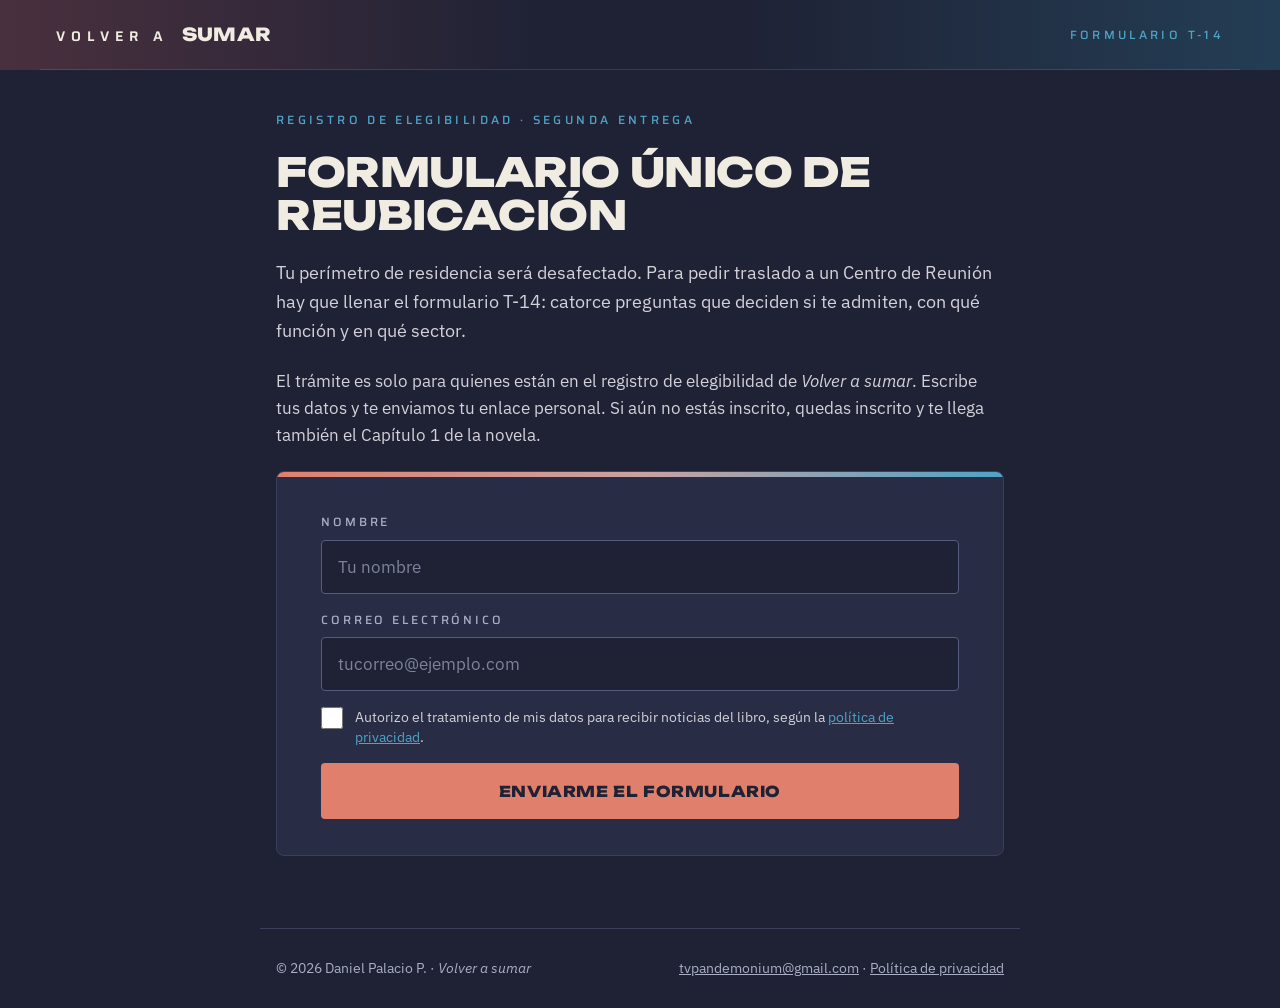
==== t14/index.html @ 1015c074 "Segunda entrega: formulario de reubicación T-14 (/t14) Juego de asignación a un Centro de Reunión se" ====
<!doctype html>
<html lang="es">
<head>
<meta charset="utf-8">
<meta name="viewport" content="width=device-width, initial-scale=1">
<title>Formulario T-14 · Volver a sumar, de Daniel Palacio P.</title>
<meta name="description" content="Formulario único de reubicación, modelo T-14. Catorce preguntas deciden si te asignan a un Centro de Reunión, con qué función y en qué sector. Segunda entrega del registro de Volver a sumar.">
<meta property="og:type" content="website">
<meta property="og:url" content="https://volverasumar.pandemoniumpodcast.com/t14">
<meta property="og:title" content="Formulario T-14 · ¿Te admitirían en un Centro de Reunión?">
<meta property="og:description" content="Tu perímetro será desafectado. Catorce preguntas deciden si te asignan a un Centro de Reunión o quedas en lista de espera abierta.">
<meta property="og:image" content="https://volverasumar.pandemoniumpodcast.com/t14/og.jpg">
<meta property="og:image:width" content="1200">
<meta property="og:image:height" content="630">
<meta name="twitter:card" content="summary_large_image">
<meta name="theme-color" content="#1F2235">
<link rel="icon" href="data:image/svg+xml,%3Csvg xmlns='http://www.w3.org/2000/svg' viewBox='0 0 32 32'%3E%3Crect width='32' height='32' fill='%231F2235'/%3E%3Cpath d='M16 6a10 10 0 0 0 0 20z' fill='%23E0806C'/%3E%3Cpath d='M16 6a10 10 0 0 1 0 20z' fill='%234FA3C7'/%3E%3C/svg%3E">
<link rel="preconnect" href="https://fonts.googleapis.com">
<link rel="preconnect" href="https://fonts.gstatic.com" crossorigin>
<link rel="stylesheet" href="https://fonts.googleapis.com/css2?family=Unbounded:wght@600;800&family=Saira:wght@400;500;600&family=IBM+Plex+Sans:ital,wght@0,400;0,500;0,600;1,400&display=swap">
<link rel="modulepreload" href="/t14/datos.js">
<link rel="modulepreload" href="/t14/credencial.js">
<style>
:root{
  --bg:#1F2235;--panel:#282C44;--band:#23263B;--line:#3A3F5C;--field:#565C7E;
  --text:#F1ECE2;--soft:#D3D1D9;--muted:#A9AEC4;
  --warm:#E0806C;--cool:#4FA3C7;--sprout:#7FC4B4;
}
*{box-sizing:border-box}
body{margin:0;background:var(--bg);color:var(--text);font-family:'IBM Plex Sans',sans-serif;font-size:17px;line-height:1.6;min-height:100vh;display:flex;flex-direction:column}
a{color:var(--cool)}a:hover{color:var(--text)}
:focus-visible{outline:3px solid var(--text);outline-offset:3px}
p{margin:0}
h1,h2{margin:0}
[hidden]{display:none!important}
.wrap{width:100%;max-width:760px;margin:0 auto;padding-left:16px;padding-right:16px}
.display{font-family:'Unbounded',sans-serif;font-weight:800;text-transform:uppercase;letter-spacing:-.01em}
.label{font-family:'Saira',sans-serif;font-weight:500;font-size:12px;letter-spacing:.28em;text-transform:uppercase}
.muted{color:var(--muted)}.soft{color:var(--soft)}.warm{color:var(--warm)}.cool{color:var(--cool)}.sprout{color:var(--sprout)}
.note{font-size:14px;color:var(--muted)}
.error{font-size:15px;color:#FFB4A8}

.top-hero{background:
  linear-gradient(90deg,rgba(172,80,82,.30) 0%,rgba(31,34,53,0) 42%,rgba(31,34,53,0) 58%,rgba(45,120,150,.32) 100%),
  linear-gradient(180deg,rgba(31,34,53,0) 40%,var(--bg) 100%),var(--bg)}
header.top{display:flex;flex-wrap:wrap;gap:12px;justify-content:space-between;align-items:center;padding-top:20px;padding-bottom:20px;border-bottom:1px solid rgba(241,236,226,.12);max-width:1200px}
header.top a{color:var(--text);text-decoration:none}
.brand{font-family:'Saira',sans-serif;font-weight:600;font-size:14px;letter-spacing:.42em;text-transform:uppercase}
.brand b{font-family:'Unbounded',sans-serif;font-weight:800;letter-spacing:.02em;font-size:18px;margin-left:.2em}

main{flex:1;padding-top:40px;padding-bottom:72px}
.vista{display:flex;flex-direction:column;gap:22px}
.vista.entra{animation:entra .35s ease both}
@keyframes entra{from{opacity:0;transform:translateY(8px)}to{opacity:1;transform:none}}
@media (prefers-reduced-motion:reduce){.vista.entra{animation:none}}

/* La hoja oficial */
.hoja{background:var(--panel);border:1px solid var(--line);border-radius:8px;position:relative;overflow:hidden;padding:30px 24px 28px;display:flex;flex-direction:column;gap:20px}
.hoja::before{content:"";position:absolute;left:0;right:0;top:0;height:5px;background:linear-gradient(90deg,var(--warm) 0%,#C9A2A2 50%,var(--cool) 100%)}
@media (min-width:640px){.hoja{padding:40px 44px 36px}}
.membrete{display:flex;flex-direction:column;gap:2px}
.membrete .label{font-size:11px;letter-spacing:.2em}
.membrete small{font-size:14px;color:var(--muted)}
.h-doc{font-size:clamp(26px,5.4vw,40px);line-height:1.08}
.lead{font-size:18px;color:var(--soft)}
.reglas{margin:0;padding:0;list-style:none;display:flex;flex-direction:column;gap:8px;border-top:1px solid var(--line);padding-top:18px}
.reglas li{display:flex;gap:12px;color:var(--soft)}
.reglas li::before{content:"";flex:none;width:10px;height:10px;margin-top:9px;border:2px solid var(--cool)}

.btn{display:inline-flex;align-items:center;justify-content:center;gap:10px;min-height:56px;padding:0 28px;border:0;border-radius:4px;background:var(--warm);color:var(--bg);font-family:'Unbounded',sans-serif;font-weight:800;font-size:15px;letter-spacing:.04em;text-transform:uppercase;text-decoration:none;cursor:pointer;text-align:center}
.btn:hover{background:#E8927F;color:var(--bg)}
.btn[disabled]{opacity:.55;cursor:not-allowed}
.btn.sec{background:transparent;color:var(--text);border:1px solid var(--field)}
.btn.sec:hover{border-color:var(--text);background:rgba(241,236,226,.06)}
.btn.ancho{width:100%}
.enlace-btn{background:none;border:0;padding:8px 0;color:var(--muted);font:inherit;font-size:15px;cursor:pointer;text-decoration:underline;text-underline-offset:3px}
.enlace-btn:hover{color:var(--text)}

/* Formulario de acceso */
form{display:flex;flex-direction:column;gap:16px;margin:0}
.field{display:flex;flex-direction:column;gap:8px}
.field label{font-family:'Saira',sans-serif;font-weight:500;font-size:12px;letter-spacing:.24em;text-transform:uppercase;color:var(--muted)}
input[type=text],input[type=email],select{height:54px;padding:0 16px;background:var(--bg);color:var(--text);border:1px solid var(--field);border-radius:4px;font:inherit;font-size:17px;width:100%}
select{appearance:none;background-image:linear-gradient(45deg,transparent 50%,var(--muted) 50%),linear-gradient(135deg,var(--muted) 50%,transparent 50%);background-position:calc(100% - 22px) 24px,calc(100% - 16px) 24px;background-size:6px 6px;background-repeat:no-repeat;padding-right:44px}
input::placeholder{color:#7E839C}
.check{display:flex;gap:12px;align-items:flex-start;font-size:14px;color:var(--soft);line-height:1.45}
.check input{width:22px;height:22px;margin:0;flex:none;accent-color:var(--warm)}
.hp{position:absolute;left:-10000px;width:1px;height:1px;overflow:hidden}

/* Preguntas */
.q-cabeza{display:flex;justify-content:space-between;align-items:baseline;gap:12px;flex-wrap:wrap}
.q-num{font-family:'Saira',sans-serif;font-weight:600;font-size:14px;letter-spacing:.14em;color:var(--text);font-variant-numeric:tabular-nums}
.progreso{display:grid;grid-template-columns:repeat(14,1fr);gap:4px}
.progreso i{height:6px;background:var(--line);border-radius:1px}
.progreso i.hecha{background:var(--cool)}
.progreso i.actual{background:var(--warm)}
.q-texto{font-size:clamp(22px,4.2vw,30px);line-height:1.2;font-weight:600;letter-spacing:-.005em}
.q-texto:focus{outline:none}
.q-ayuda{color:var(--muted);font-size:15px;margin-top:-8px}
.opciones{display:flex;flex-direction:column;gap:10px}
.opcion{display:flex;gap:14px;align-items:center;width:100%;min-height:56px;padding:12px 16px;background:var(--bg);border:1px solid var(--field);border-radius:4px;color:var(--text);font:inherit;font-size:17px;line-height:1.35;text-align:left;cursor:pointer}
.opcion:hover{border-color:var(--soft)}
.casilla{flex:none;width:22px;height:22px;border:2px solid var(--muted);border-radius:2px;display:grid;place-items:center}
.opcion[aria-checked=true]{border-color:var(--warm);background:rgba(224,128,108,.12)}
.opcion[aria-checked=true] .casilla{border-color:var(--warm);background:var(--warm)}
.opcion[aria-checked=true] .casilla::after{content:"";width:10px;height:10px;background:var(--bg);clip-path:polygon(0 15%,15% 0,50% 35%,85% 0,100% 15%,65% 50%,100% 85%,85% 100%,50% 65%,15% 100%,0 85%,35% 50%)}
.q-pie{display:flex;justify-content:space-between;align-items:center;gap:16px;flex-wrap:wrap}

/* Revisión */
.resumen{margin:0;display:flex;flex-direction:column}
.resumen > div{display:grid;grid-template-columns:1fr auto;gap:2px 16px;padding:12px 0;border-top:1px solid var(--line)}
.resumen dt{font-size:14px;color:var(--muted);grid-column:1}
.resumen dd{margin:0;grid-column:1;color:var(--text)}
.resumen .enlace-btn{grid-column:2;grid-row:1 / span 2;align-self:center;font-size:14px}
.resumen .sec-tit{display:block;padding:18px 0 4px;border-top:0}

/* Radicando */
.pasos{list-style:none;margin:0;padding:0;display:flex;flex-direction:column;gap:10px;font-family:'Saira',sans-serif;font-size:15px;letter-spacing:.06em;color:var(--muted)}
.pasos li{opacity:.25;transition:opacity .3s}
.pasos li.on{opacity:1;color:var(--text)}
.pasos li.on::after{content:" ✓";color:var(--cool)}

/* Resultado */
.r-cabeza{display:flex;flex-direction:column;gap:10px}
.r-estado{font-size:clamp(23px,6.6vw,54px);line-height:1.06}
.r-categoria{font-family:'Saira',sans-serif;font-weight:600;font-size:15px;letter-spacing:.16em;text-transform:uppercase}
.r-cuerpo{display:flex;flex-wrap:wrap;gap:32px;align-items:flex-start}
.cred{flex:1 1 280px;max-width:380px;margin:0 auto}
.cred img{display:block;width:100%;height:auto;aspect-ratio:1080/1920;border-radius:10px;box-shadow:0 30px 70px rgba(8,10,20,.6),0 0 0 1px rgba(241,236,226,.08);background:var(--panel)}
.r-texto{flex:999 1 300px;min-width:0;display:flex;flex-direction:column;gap:20px}
.acciones{display:flex;flex-wrap:wrap;gap:10px}
.acciones .btn{flex:1 1 200px}
.explicacion{display:flex;flex-direction:column;gap:12px;color:var(--soft)}
.explicacion p:last-child{color:var(--text)}
.anotaciones{border-left:3px solid var(--cool);padding:4px 0 4px 16px;display:flex;flex-direction:column;gap:8px}
.anotaciones ul{margin:0;padding:0;list-style:none;display:flex;flex-direction:column;gap:6px;color:var(--soft);font-size:15px}
.cierre{background:var(--band);border:1px solid var(--line);border-radius:6px;padding:20px;display:flex;flex-direction:column;gap:10px}
.cierre p{color:var(--soft);font-size:15px}

footer{display:flex;flex-wrap:wrap;gap:12px;justify-content:space-between;padding-top:28px;padding-bottom:28px;font-size:14px;color:var(--muted);border-top:1px solid var(--line);max-width:1200px}
footer a{color:var(--muted)}footer a:hover{color:var(--text)}
</style>
</head>
<body>

<div class="top-hero">
<header class="top wrap">
<a class="brand" href="/">Volver a <b>Sumar</b></a>
<div class="label cool">Formulario T-14</div>
</header>
</div>

<main class="wrap" id="main">

<!-- Cargando -->
<section id="v-cargando" class="vista" aria-live="polite">
<p class="label muted">Verificando expediente…</p>
</section>

<!-- Acceso: sin enlace personal -->
<section id="v-acceso" class="vista" hidden>
<div class="label cool">Registro de elegibilidad · Segunda entrega</div>
<h1 class="display h-doc">Formulario único de reubicación</h1>
<p class="lead">Tu perímetro de residencia será desafectado. Para pedir traslado a un Centro de Reunión hay que llenar el formulario T-14: catorce preguntas que deciden si te admiten, con qué función y en qué sector.</p>
<p class="soft">El trámite es solo para quienes están en el registro de elegibilidad de <em>Volver a sumar</em>. Escribe tus datos y te enviamos tu enlace personal. Si aún no estás inscrito, quedas inscrito y te llega también el Capítulo 1 de la novela.</p>
<p id="a-invalido" class="error" hidden>Ese enlace no corresponde a ningún expediente. Pide uno nuevo aquí abajo.</p>
<div class="hoja">
<form id="f-enlace" novalidate>
<div class="field">
<label for="e-nombre">Nombre</label>
<input id="e-nombre" name="nombre" type="text" required maxlength="100" autocomplete="given-name" placeholder="Tu nombre">
</div>
<div class="field">
<label for="e-correo">Correo electrónico</label>
<input id="e-correo" name="correo" type="email" required maxlength="254" autocomplete="email" placeholder="tucorreo@ejemplo.com">
</div>
<div class="hp" aria-hidden="true">
<label for="e-sitio">No llenes este campo</label>
<input id="e-sitio" name="sitio" type="text" tabindex="-1" autocomplete="off">
</div>
<label class="check" for="e-acepta">
<input id="e-acepta" name="acepta" type="checkbox" required>
<span>Autorizo el tratamiento de mis datos para recibir noticias del libro, según la <a href="/privacidad">política de privacidad</a>.</span>
</label>
<button class="btn" id="e-enviar" type="submit">Enviarme el formulario</button>
<p id="e-error" class="error" role="alert" hidden></p>
</form>
<div id="a-listo" role="status" tabindex="-1" hidden>
<div class="display sprout" style="font-size:24px;line-height:1.15">Revisa tu correo.</div>
<p class="soft" style="margin-top:10px">Te enviamos tu enlace personal al formulario T-14. Si no lo ves en unos minutos, busca en la carpeta de spam o de promociones.</p>
</div>
</div>
</section>

<!-- Aviso: expediente abierto -->
<section id="v-aviso" class="vista" hidden>
<div class="hoja">
<div class="membrete"><span class="label muted">Administración Central de Perímetros Administrados</span><small>Dirección de Ordenamiento Poblacional</small></div>
<div class="label warm">Notificación de desafectación</div>
<h1 class="display h-doc">Su perímetro de residencia será desafectado.</h1>
<p class="lead">Titular del expediente: <strong id="av-nombre" style="color:var(--text)"></strong></p>
<p class="soft">Para solicitar traslado a un Centro de Reunión, diligencie el Formulario único de reubicación, modelo T-14. La ventanilla resuelve según su ocupación, su núcleo familiar y su capacidad de pago.</p>
<ul class="reglas">
<li>Catorce preguntas, una por pantalla.</li>
<li>Responda con sus datos reales.</li>
<li>Antes de firmar podrá revisar sus respuestas.</li>
<li>La solicitud se radica una sola vez.</li>
</ul>
<button class="btn ancho" id="av-iniciar" type="button">Iniciar formulario</button>
<p class="note">Guardamos tus respuestas y el resultado para personalizar tu correo de lanzamiento, y para nada más. <a href="/privacidad">Política de privacidad</a>.</p>
</div>
</section>

<!-- Pregunta -->
<section id="v-pregunta" class="vista" hidden>
<div class="hoja">
<div class="q-cabeza">
<span class="label muted" id="q-seccion"></span>
<span class="q-num" id="q-num"></span>
</div>
<div class="progreso" id="q-progreso" aria-hidden="true"></div>
<h2 class="q-texto" id="q-texto" tabindex="-1"></h2>
<p class="q-ayuda" id="q-ayuda"></p>
<div id="q-campo"></div>
<p id="q-error" class="error" role="alert" hidden></p>
<div class="q-pie">
<button class="enlace-btn" id="q-atras" type="button">← Anterior</button>
<button class="btn" id="q-seguir" type="button">Continuar</button>
</div>
</div>
</section>

<!-- Revisión y firma -->
<section id="v-revision" class="vista" hidden>
<div class="hoja">
<div class="membrete"><span class="label muted">Formulario único de reubicación · Modelo T-14</span><small>Revisión antes de la firma</small></div>
<h2 class="display" style="font-size:clamp(22px,4.4vw,32px);line-height:1.1">Revise su solicitud</h2>
<dl class="resumen" id="rv-lista"></dl>
<label class="check" for="rv-jura">
<input id="rv-jura" type="checkbox">
<span>Declaro que la información suministrada es veraz y entiendo que la solicitud se radica una sola vez.</span>
</label>
<button class="btn ancho" id="rv-firmar" type="button" disabled>Firmar y radicar</button>
<p id="rv-error" class="error" role="alert" hidden></p>
</div>
</section>

<!-- Radicando -->
<section id="v-radicando" class="vista" hidden>
<div class="hoja" aria-live="polite">
<div class="label muted">Expediente en trámite</div>
<h2 class="display" style="font-size:clamp(22px,4.4vw,32px);line-height:1.1">Radicando solicitud…</h2>
<ol class="pasos" id="rd-pasos">
<li>Verificando ocupación registrada</li>
<li>Consultando núcleo familiar</li>
<li>Evaluando capacidad de pago</li>
<li>Asignando Centro de Reunión</li>
</ol>
</div>
</section>

<!-- Resultado -->
<section id="v-resultado" class="vista" hidden>
<div class="r-cabeza">
<div class="label muted" id="r-exp"></div>
<h1 class="display r-estado" id="r-estado" tabindex="-1"></h1>
<p class="r-categoria" id="r-categoria"></p>
</div>
<div class="r-cuerpo">
<figure class="cred" style="margin:0"><img id="r-img" alt="" width="1080" height="1920"></figure>
<div class="r-texto">
<div class="acciones">
<button class="btn" id="r-compartir" type="button" hidden>Compartir credencial</button>
<a class="btn sec" id="r-descargar" href="#" download>Descargar imagen</a>
</div>
<div class="explicacion" id="r-explicacion"></div>
<div class="anotaciones" id="r-anotaciones" hidden>
<div class="label muted">Anotaciones del funcionario</div>
<ul id="r-anot-lista"></ul>
</div>
<div class="cierre">
<div class="label cool">Volver a sumar · Segunda entrega</div>
<p>Comparte tu credencial en tus historias y pregúntale a tu gente si la admitirían. Cuando la novela salga a la venta te escribiremos con el precio de lanzamiento.</p>
<p><a href="/descargas/volver-a-sumar-capitulo-1.pdf">¿Aún no lees el Capítulo 1? Está aquí.</a></p>
</div>
</div>
</div>
</section>

</main>

<footer class="wrap">
<div>© 2026 Daniel Palacio P. · <em>Volver a sumar</em></div>
<div><a href="mailto:tvpandemonium@gmail.com">tvpandemonium@gmail.com</a> · <a href="/privacidad">Política de privacidad</a></div>
</footer>

<script type="module">
import { PREGUNTAS, SECCIONES, PAISES, RESULTADOS, NOMBRE_MAX, textoRespuesta, explicacion, textoCompartir } from "/t14/datos.js";
import { dibujarCredencial, nombreArchivo } from "/t14/credencial.js";

const API = "https://jcsdruohnwkfsonesonx.supabase.co/functions/v1/t14";
const URL_PUBLICA = "https://volverasumar.pandemoniumpodcast.com/t14";
const $ = (id) => document.getElementById(id);
const reduceMotion = window.matchMedia && window.matchMedia("(prefers-reduced-motion: reduce)").matches;

// ---------- Almacenamiento del navegador (solo comodidad; puede fallar) ----------
const guardar = (k, v) => { try { localStorage.setItem(k, typeof v === "string" ? v : JSON.stringify(v)); } catch (e) {} };
const leer = (k) => { try { return localStorage.getItem(k); } catch (e) { return null; } };
const borrar = (k) => { try { localStorage.removeItem(k); } catch (e) {} };

async function api(body) {
  const r = await fetch(API, { method: "POST", headers: { "Content-Type": "application/json" }, body: JSON.stringify(body) });
  let j = {};
  try { j = await r.json(); } catch (e) {}
  return { status: r.status, ...j };
}

// ---------- Vistas ----------
const VISTAS = ["v-cargando", "v-acceso", "v-aviso", "v-pregunta", "v-revision", "v-radicando", "v-resultado"];
function mostrar(id, foco) {
  for (const v of VISTAS) $(v).hidden = v !== id;
  const el = $(id);
  el.classList.remove("entra"); void el.offsetWidth; el.classList.add("entra");
  window.scrollTo({ top: 0, behavior: reduceMotion ? "auto" : "smooth" });
  if (foco) setTimeout(() => foco.focus({ preventScroll: true }), 30);
}

// ---------- Estado ----------
let token = null;
let titular = "";
let respuestas = {};
let indice = 0;
let desdeRevision = false;
const claveBorrador = () => "t14_borrador_" + (token || "").slice(0, 8);

function guardarBorrador() { guardar(claveBorrador(), { respuestas, indice }); }

// ---------- Acceso ----------
function vistaAcceso(invalido) {
  $("a-invalido").hidden = !invalido;
  mostrar("v-acceso");
}

$("f-enlace").addEventListener("submit", async (e) => {
  e.preventDefault();
  const f = e.target, err = $("e-error"), btn = $("e-enviar");
  err.hidden = true;
  const nombre = f.nombre.value.trim();
  const correo = f.correo.value.trim().toLowerCase();
  const fallo = (m, campo) => { err.textContent = m; err.hidden = false; if (campo) campo.focus(); };
  if (f.sitio.value) { f.hidden = true; $("a-listo").hidden = false; return; }
  if (!nombre) return fallo("Escribe tu nombre.", f.nombre);
  if (!/^[^@\s]+@[^@\s]+\.[^@\s]+$/.test(correo)) return fallo("Revisa tu correo, parece que tiene un error.", f.correo);
  if (!f.acepta.checked) return fallo("Necesitamos tu autorización para escribirte.", f.acepta);
  btn.disabled = true; btn.textContent = "Enviando…";
  try {
    const r = await api({ accion: "enlace", nombre, correo, acepta: true });
    if (!r.ok) throw new Error(String(r.status));
    f.hidden = true; $("a-listo").hidden = false; $("a-listo").focus();
  } catch (x) {
    fallo("No pudimos enviarte el enlace en este momento. Intenta de nuevo en un minuto.");
    btn.disabled = false; btn.textContent = "Enviarme el formulario";
  }
});

// ---------- Preguntas ----------
function paisSugerido() {
  const idiomas = navigator.languages || [navigator.language || ""];
  for (const l of idiomas) {
    const m = /[-_]([A-Za-z]{2})$/.exec(l || "");
    if (m && PAISES.some((p) => p[0] === m[1].toUpperCase())) return m[1].toUpperCase();
  }
  return "";
}

function progreso() {
  const cont = $("q-progreso");
  if (!cont.children.length) for (let i = 0; i < PREGUNTAS.length; i++) cont.appendChild(document.createElement("i"));
  [...cont.children].forEach((el, i) => {
    el.className = i === indice ? "actual" : (respuestas[PREGUNTAS[i].id] != null ? "hecha" : "");
  });
}

function pintarPregunta() {
  const p = PREGUNTAS[indice];
  $("q-seccion").textContent = SECCIONES[p.seccion];
  $("q-num").textContent = `Pregunta ${String(indice + 1).padStart(2, "0")} de ${PREGUNTAS.length}`;
  $("q-texto").textContent = p.texto;
  $("q-ayuda").textContent = p.ayuda || "";
  $("q-ayuda").hidden = !p.ayuda;
  $("q-error").hidden = true;
  $("q-atras").style.visibility = indice === 0 && !desdeRevision ? "hidden" : "visible";
  $("q-atras").textContent = desdeRevision ? "← Volver a la revisión" : "← Anterior";
  progreso();

  const campo = $("q-campo");
  campo.textContent = "";
  const seguir = $("q-seguir");

  if (p.tipo === "opciones") {
    seguir.hidden = respuestas[p.id] == null;
    seguir.textContent = desdeRevision ? "Guardar" : "Continuar";
    const grupo = document.createElement("div");
    grupo.className = "opciones";
    grupo.setAttribute("role", "radiogroup");
    grupo.setAttribute("aria-labelledby", "q-texto");
    for (const o of p.opciones) {
      const b = document.createElement("button");
      b.type = "button";
      b.className = "opcion";
      b.setAttribute("role", "radio");
      b.setAttribute("aria-checked", String(respuestas[p.id] === o.id));
      b.innerHTML = '<span class="casilla" aria-hidden="true"></span><span></span>';
      b.lastChild.textContent = o.texto;
      b.addEventListener("click", () => {
        respuestas[p.id] = o.id;
        guardarBorrador();
        grupo.querySelectorAll(".opcion").forEach((x) => x.setAttribute("aria-checked", String(x === b)));
        grupo.querySelectorAll(".opcion").forEach((x) => (x.disabled = true));
        setTimeout(avanzar, reduceMotion ? 60 : 260);
      });
      grupo.appendChild(b);
    }
    campo.appendChild(grupo);
  } else {
    seguir.hidden = false;
    seguir.textContent = desdeRevision ? "Guardar" : "Continuar";
    let input;
    if (p.tipo === "texto") {
      input = document.createElement("input");
      input.type = "text";
      input.maxLength = NOMBRE_MAX;
      input.autocomplete = "name";
      input.value = respuestas[p.id] ?? titular.slice(0, NOMBRE_MAX);
    } else {
      input = document.createElement("select");
      const ph = document.createElement("option");
      ph.value = ""; ph.textContent = "Seleccione su país";
      input.appendChild(ph);
      for (const [cod, nombre] of PAISES) {
        const o = document.createElement("option");
        o.value = cod; o.textContent = nombre;
        input.appendChild(o);
      }
      input.value = respuestas[p.id] ?? paisSugerido();
    }
    input.id = "q-input";
    input.setAttribute("aria-labelledby", "q-texto");
    input.addEventListener("keydown", (e) => { if (e.key === "Enter") { e.preventDefault(); confirmarCampo(); } });
    campo.appendChild(input);
  }
}

function confirmarCampo() {
  const p = PREGUNTAS[indice];
  const input = $("q-input");
  if (p.tipo === "opciones") { if (respuestas[p.id] != null) avanzar(); return; }
  const v = input.value.trim().replace(/\s+/g, " ");
  if (!v) {
    $("q-error").textContent = p.tipo === "texto" ? "Escriba su nombre." : "Seleccione un país.";
    $("q-error").hidden = false;
    input.focus();
    return;
  }
  respuestas[p.id] = v;
  guardarBorrador();
  avanzar();
}

function avanzar() {
  if (desdeRevision || indice >= PREGUNTAS.length - 1) { desdeRevision = false; return vistaRevision(); }
  indice++;
  guardarBorrador();
  pintarPregunta();
  mostrar("v-pregunta", $("q-texto"));
}

function retroceder() {
  if (desdeRevision) { desdeRevision = false; return vistaRevision(); }
  if (indice === 0) return;
  indice--;
  pintarPregunta();
  mostrar("v-pregunta", $("q-texto"));
}

$("q-seguir").addEventListener("click", confirmarCampo);
$("q-atras").addEventListener("click", retroceder);

function irAPregunta(i, revision) {
  indice = i;
  desdeRevision = !!revision;
  pintarPregunta();
  mostrar("v-pregunta", $("q-texto"));
}

// ---------- Revisión ----------
function vistaRevision() {
  const lista = $("rv-lista");
  lista.textContent = "";
  let seccion = -1;
  PREGUNTAS.forEach((p, i) => {
    if (p.seccion !== seccion) {
      seccion = p.seccion;
      const t = document.createElement("div");
      t.className = "sec-tit";
      t.innerHTML = '<span class="label cool"></span>';
      t.firstChild.textContent = SECCIONES[seccion];
      lista.appendChild(t);
    }
    const fila = document.createElement("div");
    const dt = document.createElement("dt"); dt.textContent = `${String(i + 1).padStart(2, "0")}. ${p.texto}`;
    const dd = document.createElement("dd"); dd.textContent = respuestas[p.id] != null ? textoRespuesta(p, respuestas[p.id]) : "Sin responder";
    const b = document.createElement("button");
    b.type = "button"; b.className = "enlace-btn"; b.textContent = "Corregir";
    b.setAttribute("aria-label", `Corregir la pregunta ${i + 1}`);
    b.addEventListener("click", () => irAPregunta(i, true));
    fila.append(dt, dd, b);
    lista.appendChild(fila);
  });
  $("rv-error").hidden = true;
  $("rv-jura").checked = false;
  $("rv-firmar").disabled = true;
  mostrar("v-revision", lista.parentElement.querySelector("h2"));
}
$("rv-jura").addEventListener("change", (e) => { $("rv-firmar").disabled = !e.target.checked; });

$("rv-firmar").addEventListener("click", async () => {
  const faltante = PREGUNTAS.findIndex((p) => respuestas[p.id] == null);
  if (faltante >= 0) return irAPregunta(faltante, true);
  $("rv-firmar").disabled = true;
  mostrar("v-radicando");
  const pasos = [...$("rd-pasos").children];
  pasos.forEach((li) => li.classList.remove("on"));
  const animacion = (async () => {
    for (const li of pasos) { await new Promise((r) => setTimeout(r, reduceMotion ? 120 : 650)); li.classList.add("on"); }
    await new Promise((r) => setTimeout(r, reduceMotion ? 100 : 450));
  })();
  try {
    const [r] = await Promise.all([api({ accion: "radicar", token, respuestas }), animacion]);
    if (!r.ok || !r.resultado) throw new Error(r.error || String(r.status));
    borrar(claveBorrador());
    await vistaResultado(r.resultado);
  } catch (x) {
    vistaRevision();
    $("rv-error").textContent = "No pudimos radicar su solicitud. Revise su conexión e intente de nuevo.";
    $("rv-error").hidden = false;
  }
});

// ---------- Resultado ----------
let credencialBlob = null;

async function vistaResultado(res) {
  const R = RESULTADOS[res.categoria];
  const fecha = new Intl.DateTimeFormat("es-CO", { day: "2-digit", month: "long", year: "numeric", timeZone: "America/Bogota" }).format(new Date(res.radicado_en || Date.now()));
  $("r-exp").textContent = `Expediente ${res.expediente} · Radicado el ${fecha}`;
  $("r-estado").textContent = R.estado;
  $("r-estado").className = "display r-estado " + (res.categoria === "A" ? "sprout" : res.categoria === "B" ? "cool" : "warm");
  $("r-categoria").textContent = R.categoria;
  $("r-categoria").className = "r-categoria muted";

  const exp = $("r-explicacion");
  exp.textContent = "";
  for (const t of explicacion(res)) { const p = document.createElement("p"); p.textContent = t; exp.appendChild(p); }

  const anot = res.anotaciones || [];
  $("r-anotaciones").hidden = !anot.length;
  const ul = $("r-anot-lista"); ul.textContent = "";
  for (const t of anot) { const li = document.createElement("li"); li.textContent = t; ul.appendChild(li); }

  mostrar("v-resultado", $("r-estado"));

  const canvas = await dibujarCredencial(res);
  credencialBlob = await new Promise((ok) => canvas.toBlob(ok, "image/png"));
  const url = URL.createObjectURL(credencialBlob);
  const img = $("r-img");
  img.src = url;
  img.alt = res.categoria === "ESPERA"
    ? `Constancia de solicitud T-14 de ${res.nombre}: no asignado, lista de espera abierta.`
    : `Credencial de reubicación T-14 de ${res.nombre}: Centro de Reunión, sector ${res.sector}, ${res.funcion}.`;
  const desc = $("r-descargar");
  desc.href = url;
  desc.download = nombreArchivo(res);

  const archivo = new File([credencialBlob], nombreArchivo(res), { type: "image/png" });
  const puede = !!(navigator.canShare && navigator.canShare({ files: [archivo] }));
  $("r-compartir").hidden = !puede;
  $("r-compartir").onclick = async () => {
    try {
      await navigator.share({ files: [archivo], title: "Mi formulario T-14", text: `${textoCompartir(res)} ${URL_PUBLICA}` });
    } catch (e) { /* la persona canceló */ }
  };
}

// ---------- Inicio ----------
async function iniciar() {
  const params = new URLSearchParams(location.search);
  const t = params.get("t");
  if (t) {
    token = t.trim();
    guardar("t14_token", token);
    history.replaceState(null, "", location.pathname + location.hash);
  } else {
    token = leer("t14_token");
  }
  if (!token) return vistaAcceso(false);

  let r;
  try { r = await api({ accion: "estado", token }); }
  catch (e) {
    $("v-cargando").querySelector("p").textContent = "No pudimos abrir su expediente. Revise su conexión y recargue la página.";
    return;
  }
  if (!r.ok) { borrar("t14_token"); token = null; return vistaAcceso(true); }

  titular = r.nombre || "";
  if (r.resultado) return vistaResultado(r.resultado);

  try {
    const b = JSON.parse(leer(claveBorrador()) || "null");
    if (b && b.respuestas) { respuestas = b.respuestas; indice = Math.min(b.indice || 0, PREGUNTAS.length - 1); }
  } catch (e) {}

  $("av-nombre").textContent = titular;
  $("av-iniciar").textContent = Object.keys(respuestas).length ? "Continuar formulario" : "Iniciar formulario";
  mostrar("v-aviso");
}

$("av-iniciar").addEventListener("click", () => { pintarPregunta(); mostrar("v-pregunta", $("q-texto")); });

iniciar();
</script>
</body>
</html>
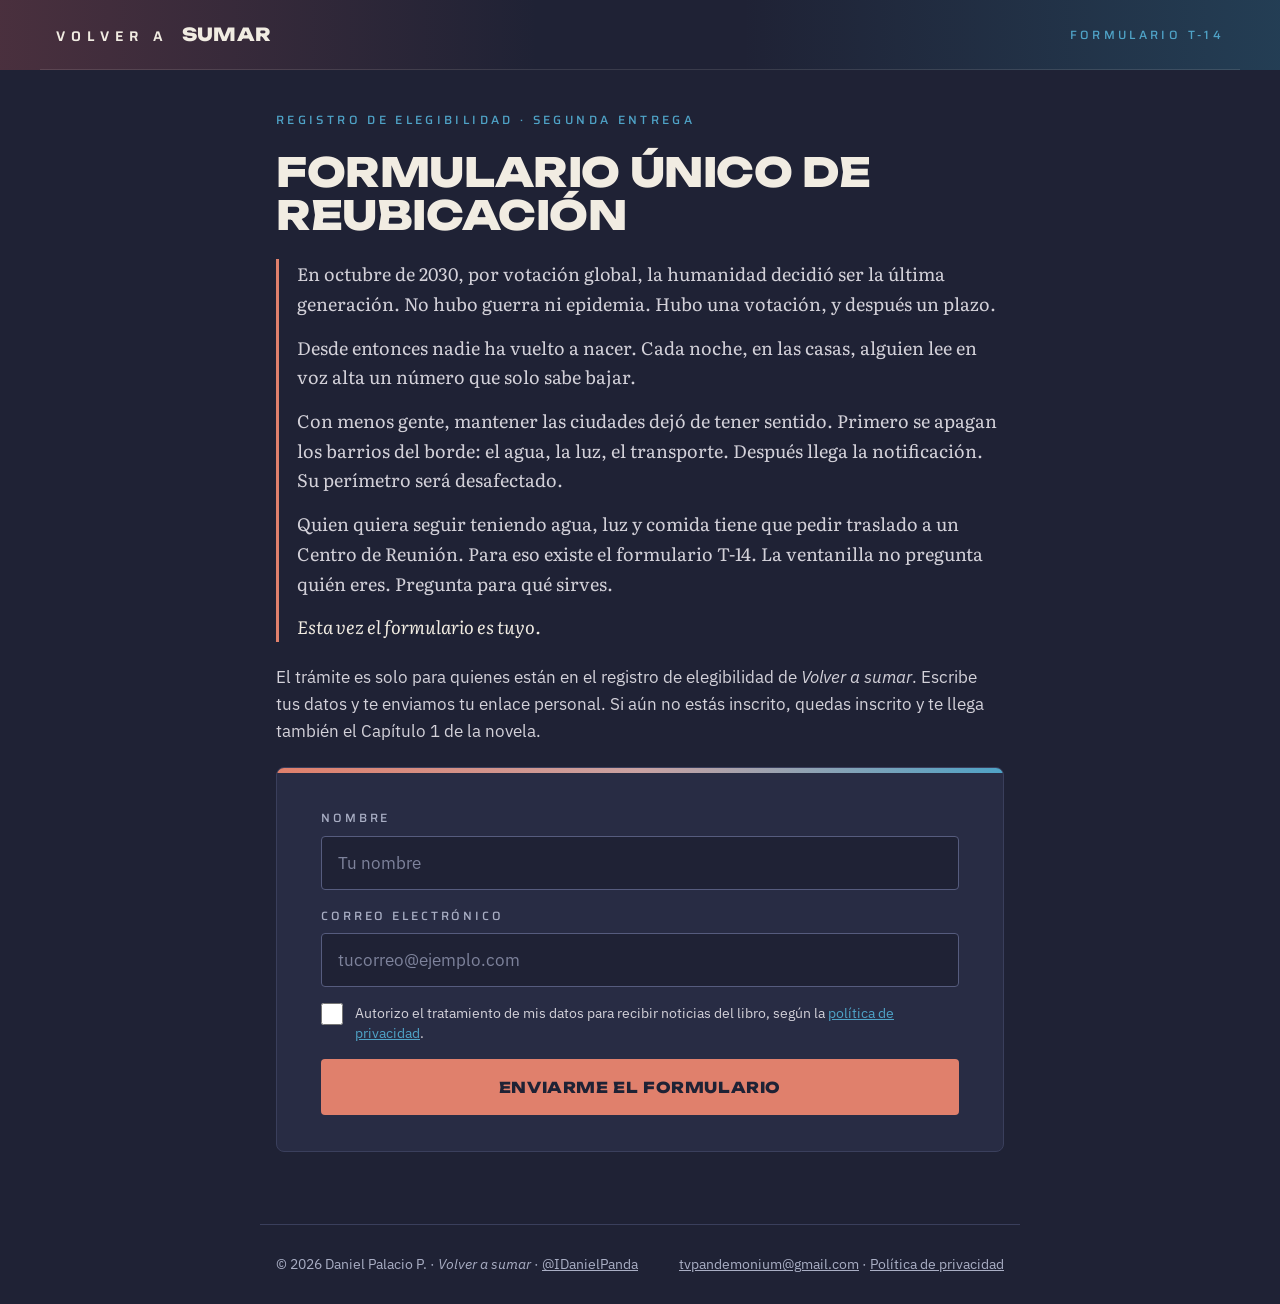
==== commit 6762b1af: "T-14: ocho preguntas hipotéticas, avance del libro e invitación a Instagram Las preguntas pasan a se" ====
--- a/t14/index.html
+++ b/t14/index.html
@@ -4,11 +4,11 @@
 <meta charset="utf-8">
 <meta name="viewport" content="width=device-width, initial-scale=1">
 <title>Formulario T-14 · Volver a sumar, de Daniel Palacio P.</title>
-<meta name="description" content="Formulario único de reubicación, modelo T-14. Catorce preguntas deciden si te asignan a un Centro de Reunión, con qué función y en qué sector. Segunda entrega del registro de Volver a sumar.">
+<meta name="description" content="Formulario único de reubicación, modelo T-14. Ocho preguntas sobre lo que harías deciden si te asignan a un Centro de Reunión o quedas en lista de espera abierta. Segunda entrega del registro de Volver a sumar.">
 <meta property="og:type" content="website">
 <meta property="og:url" content="https://volverasumar.pandemoniumpodcast.com/t14">
 <meta property="og:title" content="Formulario T-14 · ¿Te admitirían en un Centro de Reunión?">
-<meta property="og:description" content="Tu perímetro será desafectado. Catorce preguntas deciden si te asignan a un Centro de Reunión o quedas en lista de espera abierta.">
+<meta property="og:description" content="Tu perímetro será desafectado. Ocho preguntas deciden si te asignan a un Centro de Reunión o quedas en lista de espera abierta.">
 <meta property="og:image" content="https://volverasumar.pandemoniumpodcast.com/t14/og.jpg">
 <meta property="og:image:width" content="1200">
 <meta property="og:image:height" content="630">
@@ -17,7 +17,7 @@
 <link rel="icon" href="data:image/svg+xml,%3Csvg xmlns='http://www.w3.org/2000/svg' viewBox='0 0 32 32'%3E%3Crect width='32' height='32' fill='%231F2235'/%3E%3Cpath d='M16 6a10 10 0 0 0 0 20z' fill='%23E0806C'/%3E%3Cpath d='M16 6a10 10 0 0 1 0 20z' fill='%234FA3C7'/%3E%3C/svg%3E">
 <link rel="preconnect" href="https://fonts.googleapis.com">
 <link rel="preconnect" href="https://fonts.gstatic.com" crossorigin>
-<link rel="stylesheet" href="https://fonts.googleapis.com/css2?family=Unbounded:wght@600;800&family=Saira:wght@400;500;600&family=IBM+Plex+Sans:ital,wght@0,400;0,500;0,600;1,400&display=swap">
+<link rel="stylesheet" href="https://fonts.googleapis.com/css2?family=Unbounded:wght@600;800&family=Saira:wght@400;500;600&family=IBM+Plex+Sans:ital,wght@0,400;0,500;0,600;1,400&family=Literata:ital,wght@0,400;1,400&display=swap">
 <link rel="modulepreload" href="/t14/datos.js">
 <link rel="modulepreload" href="/t14/credencial.js">
 <style>
@@ -54,6 +54,10 @@
 @keyframes entra{from{opacity:0;transform:translateY(8px)}to{opacity:1;transform:none}}
 @media (prefers-reduced-motion:reduce){.vista.entra{animation:none}}
 
+/* El avance: texto de libro */
+.avance{display:flex;flex-direction:column;gap:14px;font-family:'Literata',Georgia,serif;font-size:18px;line-height:1.65;color:var(--soft);border-left:3px solid var(--warm);padding-left:18px}
+.avance p:last-child{color:var(--text);font-style:italic}
+
 /* La hoja oficial */
 .hoja{background:var(--panel);border:1px solid var(--line);border-radius:8px;position:relative;overflow:hidden;padding:30px 24px 28px;display:flex;flex-direction:column;gap:20px}
 .hoja::before{content:"";position:absolute;left:0;right:0;top:0;height:5px;background:linear-gradient(90deg,var(--warm) 0%,#C9A2A2 50%,var(--cool) 100%)}
@@ -76,10 +80,11 @@
 .enlace-btn{background:none;border:0;padding:8px 0;color:var(--muted);font:inherit;font-size:15px;cursor:pointer;text-decoration:underline;text-underline-offset:3px}
 .enlace-btn:hover{color:var(--text)}
 
-/* Formulario de acceso */
+/* Campos */
 form{display:flex;flex-direction:column;gap:16px;margin:0}
 .field{display:flex;flex-direction:column;gap:8px}
 .field label{font-family:'Saira',sans-serif;font-weight:500;font-size:12px;letter-spacing:.24em;text-transform:uppercase;color:var(--muted)}
+.field .ayuda{font-size:14px;color:var(--muted)}
 input[type=text],input[type=email],select{height:54px;padding:0 16px;background:var(--bg);color:var(--text);border:1px solid var(--field);border-radius:4px;font:inherit;font-size:17px;width:100%}
 select{appearance:none;background-image:linear-gradient(45deg,transparent 50%,var(--muted) 50%),linear-gradient(135deg,var(--muted) 50%,transparent 50%);background-position:calc(100% - 22px) 24px,calc(100% - 16px) 24px;background-size:6px 6px;background-repeat:no-repeat;padding-right:44px}
 input::placeholder{color:#7E839C}
@@ -90,13 +95,12 @@
 /* Preguntas */
 .q-cabeza{display:flex;justify-content:space-between;align-items:baseline;gap:12px;flex-wrap:wrap}
 .q-num{font-family:'Saira',sans-serif;font-weight:600;font-size:14px;letter-spacing:.14em;color:var(--text);font-variant-numeric:tabular-nums}
-.progreso{display:grid;grid-template-columns:repeat(14,1fr);gap:4px}
+.progreso{display:grid;grid-template-columns:repeat(8,1fr);gap:4px}
 .progreso i{height:6px;background:var(--line);border-radius:1px}
 .progreso i.hecha{background:var(--cool)}
 .progreso i.actual{background:var(--warm)}
-.q-texto{font-size:clamp(22px,4.2vw,30px);line-height:1.2;font-weight:600;letter-spacing:-.005em}
+.q-texto{font-size:clamp(22px,4.2vw,30px);line-height:1.22;font-weight:600;letter-spacing:-.005em}
 .q-texto:focus{outline:none}
-.q-ayuda{color:var(--muted);font-size:15px;margin-top:-8px}
 .opciones{display:flex;flex-direction:column;gap:10px}
 .opcion{display:flex;gap:14px;align-items:center;width:100%;min-height:56px;padding:12px 16px;background:var(--bg);border:1px solid var(--field);border-radius:4px;color:var(--text);font:inherit;font-size:17px;line-height:1.35;text-align:left;cursor:pointer}
 .opcion:hover{border-color:var(--soft)}
@@ -112,7 +116,6 @@
 .resumen dt{font-size:14px;color:var(--muted);grid-column:1}
 .resumen dd{margin:0;grid-column:1;color:var(--text)}
 .resumen .enlace-btn{grid-column:2;grid-row:1 / span 2;align-self:center;font-size:14px}
-.resumen .sec-tit{display:block;padding:18px 0 4px;border-top:0}
 
 /* Radicando */
 .pasos{list-style:none;margin:0;padding:0;display:flex;flex-direction:column;gap:10px;font-family:'Saira',sans-serif;font-size:15px;letter-spacing:.06em;color:var(--muted)}
@@ -128,8 +131,13 @@
 .cred{flex:1 1 280px;max-width:380px;margin:0 auto}
 .cred img{display:block;width:100%;height:auto;aspect-ratio:1080/1920;border-radius:10px;box-shadow:0 30px 70px rgba(8,10,20,.6),0 0 0 1px rgba(241,236,226,.08);background:var(--panel)}
 .r-texto{flex:999 1 300px;min-width:0;display:flex;flex-direction:column;gap:20px}
+.insta{background:linear-gradient(90deg,rgba(224,128,108,.16),rgba(79,163,199,.16));border:1px solid var(--line);border-radius:6px;padding:20px;display:flex;flex-direction:column;gap:14px}
+.insta h2{font-size:clamp(18px,3.6vw,22px);line-height:1.2}
+.insta .arroba{color:var(--warm)}
+.insta ol{margin:0;padding-left:20px;color:var(--soft);font-size:15px;display:flex;flex-direction:column;gap:4px}
 .acciones{display:flex;flex-wrap:wrap;gap:10px}
 .acciones .btn{flex:1 1 200px}
+.copiado{font-size:14px;color:var(--sprout)}
 .explicacion{display:flex;flex-direction:column;gap:12px;color:var(--soft)}
 .explicacion p:last-child{color:var(--text)}
 .anotaciones{border-left:3px solid var(--cool);padding:4px 0 4px 16px;display:flex;flex-direction:column;gap:8px}
@@ -161,7 +169,7 @@
 <section id="v-acceso" class="vista" hidden>
 <div class="label cool">Registro de elegibilidad · Segunda entrega</div>
 <h1 class="display h-doc">Formulario único de reubicación</h1>
-<p class="lead">Tu perímetro de residencia será desafectado. Para pedir traslado a un Centro de Reunión hay que llenar el formulario T-14: catorce preguntas que deciden si te admiten, con qué función y en qué sector.</p>
+<div class="avance" data-avance></div>
 <p class="soft">El trámite es solo para quienes están en el registro de elegibilidad de <em>Volver a sumar</em>. Escribe tus datos y te enviamos tu enlace personal. Si aún no estás inscrito, quedas inscrito y te llega también el Capítulo 1 de la novela.</p>
 <p id="a-invalido" class="error" hidden>Ese enlace no corresponde a ningún expediente. Pide uno nuevo aquí abajo.</p>
 <div class="hoja">
@@ -194,20 +202,32 @@
 
 <!-- Aviso: expediente abierto -->
 <section id="v-aviso" class="vista" hidden>
+<div class="label cool">Registro de elegibilidad · Segunda entrega</div>
+<div class="avance" data-avance></div>
 <div class="hoja">
 <div class="membrete"><span class="label muted">Administración Central de Perímetros Administrados</span><small>Dirección de Ordenamiento Poblacional</small></div>
 <div class="label warm">Notificación de desafectación</div>
 <h1 class="display h-doc">Su perímetro de residencia será desafectado.</h1>
-<p class="lead">Titular del expediente: <strong id="av-nombre" style="color:var(--text)"></strong></p>
-<p class="soft">Para solicitar traslado a un Centro de Reunión, diligencie el Formulario único de reubicación, modelo T-14. La ventanilla resuelve según su ocupación, su núcleo familiar y su capacidad de pago.</p>
+<form id="f-aviso" novalidate>
+<div class="field">
+<label for="av-nombre">Nombre del solicitante</label>
+<input id="av-nombre" type="text" required autocomplete="name">
+<span class="ayuda">Así aparecerá en su credencial.</span>
+</div>
+<div class="field">
+<label for="av-pais">Jurisdicción de residencia</label>
+<select id="av-pais" required><option value="">Seleccione su país</option></select>
+<span class="ayuda">Determina el Centro de Reunión que recibe a su perímetro.</span>
+</div>
 <ul class="reglas">
-<li>Catorce preguntas, una por pantalla.</li>
-<li>Responda con sus datos reales.</li>
+<li>Ocho preguntas, una por pantalla.</li>
+<li>Responda según lo que haría en cada situación.</li>
 <li>Antes de firmar podrá revisar sus respuestas.</li>
 <li>La solicitud se radica una sola vez.</li>
 </ul>
-<button class="btn ancho" id="av-iniciar" type="button">Iniciar formulario</button>
-<p class="note">Guardamos tus respuestas y el resultado para personalizar tu correo de lanzamiento, y para nada más. <a href="/privacidad">Política de privacidad</a>.</p>
+<button class="btn ancho" id="av-iniciar" type="submit">Iniciar formulario</button>
+<p id="av-error" class="error" role="alert" hidden></p>
+</form>
 </div>
 </section>
 
@@ -215,14 +235,12 @@
 <section id="v-pregunta" class="vista" hidden>
 <div class="hoja">
 <div class="q-cabeza">
-<span class="label muted" id="q-seccion"></span>
+<span class="label muted">Formulario T-14</span>
 <span class="q-num" id="q-num"></span>
 </div>
 <div class="progreso" id="q-progreso" aria-hidden="true"></div>
 <h2 class="q-texto" id="q-texto" tabindex="-1"></h2>
-<p class="q-ayuda" id="q-ayuda"></p>
 <div id="q-campo"></div>
-<p id="q-error" class="error" role="alert" hidden></p>
 <div class="q-pie">
 <button class="enlace-btn" id="q-atras" type="button">← Anterior</button>
 <button class="btn" id="q-seguir" type="button">Continuar</button>
@@ -234,11 +252,11 @@
 <section id="v-revision" class="vista" hidden>
 <div class="hoja">
 <div class="membrete"><span class="label muted">Formulario único de reubicación · Modelo T-14</span><small>Revisión antes de la firma</small></div>
-<h2 class="display" style="font-size:clamp(22px,4.4vw,32px);line-height:1.1">Revise su solicitud</h2>
+<h2 class="display" style="font-size:clamp(22px,4.4vw,32px);line-height:1.1" tabindex="-1" id="rv-titulo">Revise su solicitud</h2>
 <dl class="resumen" id="rv-lista"></dl>
 <label class="check" for="rv-jura">
 <input id="rv-jura" type="checkbox">
-<span>Declaro que la información suministrada es veraz y entiendo que la solicitud se radica una sola vez.</span>
+<span>Declaro que mis respuestas son las de alguien que se juega su lugar, y entiendo que la solicitud se radica una sola vez.</span>
 </label>
 <button class="btn ancho" id="rv-firmar" type="button" disabled>Firmar y radicar</button>
 <p id="rv-error" class="error" role="alert" hidden></p>
@@ -251,9 +269,9 @@
 <div class="label muted">Expediente en trámite</div>
 <h2 class="display" style="font-size:clamp(22px,4.4vw,32px);line-height:1.1">Radicando solicitud…</h2>
 <ol class="pasos" id="rd-pasos">
-<li>Verificando ocupación registrada</li>
+<li>Evaluando reacciones del solicitante</li>
 <li>Consultando núcleo familiar</li>
-<li>Evaluando capacidad de pago</li>
+<li>Evaluando disposición de pago</li>
 <li>Asignando Centro de Reunión</li>
 </ol>
 </div>
@@ -264,14 +282,25 @@
 <div class="r-cabeza">
 <div class="label muted" id="r-exp"></div>
 <h1 class="display r-estado" id="r-estado" tabindex="-1"></h1>
-<p class="r-categoria" id="r-categoria"></p>
+<p class="r-categoria muted" id="r-categoria"></p>
 </div>
 <div class="r-cuerpo">
 <figure class="cred" style="margin:0"><img id="r-img" alt="" width="1080" height="1920"></figure>
 <div class="r-texto">
+<div class="insta">
+<div class="label cool">Súbela a tus historias</div>
+<h2 class="display">Comparte tu credencial en Instagram y etiqueta a <span class="arroba">@IDanielPanda</span></h2>
+<ol>
+<li>Descarga la imagen o compártela directo desde aquí.</li>
+<li>Súbela a tus historias de Instagram.</li>
+<li>Etiqueta a <a href="https://www.instagram.com/idanielpanda/" target="_blank" rel="noopener">@IDanielPanda</a> y pregúntale a tu gente si la admitirían.</li>
+</ol>
 <div class="acciones">
 <button class="btn" id="r-compartir" type="button" hidden>Compartir credencial</button>
 <a class="btn sec" id="r-descargar" href="#" download>Descargar imagen</a>
+</div>
+<button class="enlace-btn" id="r-copiar" type="button" style="align-self:flex-start">Copiar texto para la publicación</button>
+<p class="copiado" id="r-copiado" role="status" hidden>Texto copiado. Pégalo en tu historia o publicación.</p>
 </div>
 <div class="explicacion" id="r-explicacion"></div>
 <div class="anotaciones" id="r-anotaciones" hidden>
@@ -280,7 +309,7 @@
 </div>
 <div class="cierre">
 <div class="label cool">Volver a sumar · Segunda entrega</div>
-<p>Comparte tu credencial en tus historias y pregúntale a tu gente si la admitirían. Cuando la novela salga a la venta te escribiremos con el precio de lanzamiento.</p>
+<p>Cuando la novela salga a la venta te escribiremos con el precio de lanzamiento.</p>
 <p><a href="/descargas/volver-a-sumar-capitulo-1.pdf">¿Aún no lees el Capítulo 1? Está aquí.</a></p>
 </div>
 </div>
@@ -290,18 +319,29 @@
 </main>
 
 <footer class="wrap">
-<div>© 2026 Daniel Palacio P. · <em>Volver a sumar</em></div>
+<div>© 2026 Daniel Palacio P. · <em>Volver a sumar</em> · <a href="https://www.instagram.com/idanielpanda/" target="_blank" rel="noopener">@IDanielPanda</a></div>
 <div><a href="mailto:tvpandemonium@gmail.com">tvpandemonium@gmail.com</a> · <a href="/privacidad">Política de privacidad</a></div>
 </footer>
 
 <script type="module">
-import { PREGUNTAS, SECCIONES, PAISES, RESULTADOS, NOMBRE_MAX, textoRespuesta, explicacion, textoCompartir } from "/t14/datos.js";
+import { PREGUNTAS, PAISES, RESULTADOS, NOMBRE_MAX, textoRespuesta, explicacion, textoCompartir, paisPorCodigo } from "/t14/datos.js";
 import { dibujarCredencial, nombreArchivo } from "/t14/credencial.js";
 
 const API = "https://jcsdruohnwkfsonesonx.supabase.co/functions/v1/t14";
 const URL_PUBLICA = "https://volverasumar.pandemoniumpodcast.com/t14";
+const AVANCE = [
+  "En octubre de 2030, por votación global, la humanidad decidió ser la última generación. No hubo guerra ni epidemia. Hubo una votación, y después un plazo.",
+  "Desde entonces nadie ha vuelto a nacer. Cada noche, en las casas, alguien lee en voz alta un número que solo sabe bajar.",
+  "Con menos gente, mantener las ciudades dejó de tener sentido. Primero se apagan los barrios del borde: el agua, la luz, el transporte. Después llega la notificación. Su perímetro será desafectado.",
+  "Quien quiera seguir teniendo agua, luz y comida tiene que pedir traslado a un Centro de Reunión. Para eso existe el formulario T-14. La ventanilla no pregunta quién eres. Pregunta para qué sirves.",
+  "Esta vez el formulario es tuyo.",
+];
 const $ = (id) => document.getElementById(id);
 const reduceMotion = window.matchMedia && window.matchMedia("(prefers-reduced-motion: reduce)").matches;
+
+document.querySelectorAll("[data-avance]").forEach((el) => {
+  for (const t of AVANCE) { const p = document.createElement("p"); p.textContent = t; el.appendChild(p); }
+});
 
 // ---------- Almacenamiento del navegador (solo comodidad; puede fallar) ----------
 const guardar = (k, v) => { try { localStorage.setItem(k, typeof v === "string" ? v : JSON.stringify(v)); } catch (e) {} };
@@ -331,8 +371,7 @@
 let respuestas = {};
 let indice = 0;
 let desdeRevision = false;
-const claveBorrador = () => "t14_borrador_" + (token || "").slice(0, 8);
-
+const claveBorrador = () => "t14b_" + (token || "").slice(0, 8);
 function guardarBorrador() { guardar(claveBorrador(), { respuestas, indice }); }
 
 // ---------- Acceso ----------
@@ -363,16 +402,49 @@
   }
 });
 
-// ---------- Preguntas ----------
+// ---------- Aviso: nombre y país ----------
 function paisSugerido() {
   const idiomas = navigator.languages || [navigator.language || ""];
   for (const l of idiomas) {
     const m = /[-_]([A-Za-z]{2})$/.exec(l || "");
-    if (m && PAISES.some((p) => p[0] === m[1].toUpperCase())) return m[1].toUpperCase();
+    if (m && paisPorCodigo(m[1].toUpperCase())) return m[1].toUpperCase();
   }
   return "";
 }
 
+const selPais = $("av-pais");
+for (const [cod, nombre] of PAISES) {
+  const o = document.createElement("option");
+  o.value = cod; o.textContent = nombre;
+  selPais.appendChild(o);
+}
+$("av-nombre").maxLength = NOMBRE_MAX;
+
+$("f-aviso").addEventListener("submit", (e) => {
+  e.preventDefault();
+  const err = $("av-error");
+  const nombre = $("av-nombre").value.trim().replace(/\s+/g, " ");
+  err.hidden = true;
+  if (!nombre) { err.textContent = "Escriba su nombre."; err.hidden = false; return $("av-nombre").focus(); }
+  if (!selPais.value) { err.textContent = "Seleccione su país."; err.hidden = false; return selPais.focus(); }
+  respuestas.nombre = nombre;
+  respuestas.pais = selPais.value;
+  guardarBorrador();
+  if (desdeRevision) { desdeRevision = false; return vistaRevision(); }
+  const primera = PREGUNTAS.findIndex((p) => respuestas[p.id] == null);
+  irAPregunta(primera < 0 ? PREGUNTAS.length - 1 : primera, false);
+});
+
+function vistaAviso(revision) {
+  desdeRevision = !!revision;
+  $("av-nombre").value = respuestas.nombre ?? titular.slice(0, NOMBRE_MAX);
+  selPais.value = respuestas.pais ?? paisSugerido();
+  const empezado = PREGUNTAS.some((p) => respuestas[p.id] != null);
+  $("av-iniciar").textContent = revision ? "Guardar" : empezado ? "Continuar formulario" : "Iniciar formulario";
+  mostrar("v-aviso");
+}
+
+// ---------- Preguntas ----------
 function progreso() {
   const cont = $("q-progreso");
   if (!cont.children.length) for (let i = 0; i < PREGUNTAS.length; i++) cont.appendChild(document.createElement("i"));
@@ -383,148 +455,89 @@
 
 function pintarPregunta() {
   const p = PREGUNTAS[indice];
-  $("q-seccion").textContent = SECCIONES[p.seccion];
-  $("q-num").textContent = `Pregunta ${String(indice + 1).padStart(2, "0")} de ${PREGUNTAS.length}`;
+  $("q-num").textContent = `Pregunta ${indice + 1} de ${PREGUNTAS.length}`;
   $("q-texto").textContent = p.texto;
-  $("q-ayuda").textContent = p.ayuda || "";
-  $("q-ayuda").hidden = !p.ayuda;
-  $("q-error").hidden = true;
-  $("q-atras").style.visibility = indice === 0 && !desdeRevision ? "hidden" : "visible";
   $("q-atras").textContent = desdeRevision ? "← Volver a la revisión" : "← Anterior";
   progreso();
+  const seguir = $("q-seguir");
+  seguir.hidden = respuestas[p.id] == null;
+  seguir.textContent = desdeRevision ? "Guardar" : "Continuar";
 
   const campo = $("q-campo");
   campo.textContent = "";
-  const seguir = $("q-seguir");
-
-  if (p.tipo === "opciones") {
-    seguir.hidden = respuestas[p.id] == null;
-    seguir.textContent = desdeRevision ? "Guardar" : "Continuar";
-    const grupo = document.createElement("div");
-    grupo.className = "opciones";
-    grupo.setAttribute("role", "radiogroup");
-    grupo.setAttribute("aria-labelledby", "q-texto");
-    for (const o of p.opciones) {
-      const b = document.createElement("button");
-      b.type = "button";
-      b.className = "opcion";
-      b.setAttribute("role", "radio");
-      b.setAttribute("aria-checked", String(respuestas[p.id] === o.id));
-      b.innerHTML = '<span class="casilla" aria-hidden="true"></span><span></span>';
-      b.lastChild.textContent = o.texto;
-      b.addEventListener("click", () => {
-        respuestas[p.id] = o.id;
-        guardarBorrador();
-        grupo.querySelectorAll(".opcion").forEach((x) => x.setAttribute("aria-checked", String(x === b)));
-        grupo.querySelectorAll(".opcion").forEach((x) => (x.disabled = true));
-        setTimeout(avanzar, reduceMotion ? 60 : 260);
-      });
-      grupo.appendChild(b);
-    }
-    campo.appendChild(grupo);
-  } else {
-    seguir.hidden = false;
-    seguir.textContent = desdeRevision ? "Guardar" : "Continuar";
-    let input;
-    if (p.tipo === "texto") {
-      input = document.createElement("input");
-      input.type = "text";
-      input.maxLength = NOMBRE_MAX;
-      input.autocomplete = "name";
-      input.value = respuestas[p.id] ?? titular.slice(0, NOMBRE_MAX);
-    } else {
-      input = document.createElement("select");
-      const ph = document.createElement("option");
-      ph.value = ""; ph.textContent = "Seleccione su país";
-      input.appendChild(ph);
-      for (const [cod, nombre] of PAISES) {
-        const o = document.createElement("option");
-        o.value = cod; o.textContent = nombre;
-        input.appendChild(o);
-      }
-      input.value = respuestas[p.id] ?? paisSugerido();
-    }
-    input.id = "q-input";
-    input.setAttribute("aria-labelledby", "q-texto");
-    input.addEventListener("keydown", (e) => { if (e.key === "Enter") { e.preventDefault(); confirmarCampo(); } });
-    campo.appendChild(input);
+  const grupo = document.createElement("div");
+  grupo.className = "opciones";
+  grupo.setAttribute("role", "radiogroup");
+  grupo.setAttribute("aria-labelledby", "q-texto");
+  for (const o of p.opciones) {
+    const b = document.createElement("button");
+    b.type = "button";
+    b.className = "opcion";
+    b.setAttribute("role", "radio");
+    b.setAttribute("aria-checked", String(respuestas[p.id] === o.id));
+    b.innerHTML = '<span class="casilla" aria-hidden="true"></span><span></span>';
+    b.lastChild.textContent = o.texto;
+    b.addEventListener("click", () => {
+      respuestas[p.id] = o.id;
+      guardarBorrador();
+      grupo.querySelectorAll(".opcion").forEach((x) => { x.setAttribute("aria-checked", String(x === b)); x.disabled = true; });
+      setTimeout(avanzar, reduceMotion ? 60 : 260);
+    });
+    grupo.appendChild(b);
   }
-}
-
-function confirmarCampo() {
-  const p = PREGUNTAS[indice];
-  const input = $("q-input");
-  if (p.tipo === "opciones") { if (respuestas[p.id] != null) avanzar(); return; }
-  const v = input.value.trim().replace(/\s+/g, " ");
-  if (!v) {
-    $("q-error").textContent = p.tipo === "texto" ? "Escriba su nombre." : "Seleccione un país.";
-    $("q-error").hidden = false;
-    input.focus();
-    return;
-  }
-  respuestas[p.id] = v;
-  guardarBorrador();
-  avanzar();
+  campo.appendChild(grupo);
 }
 
 function avanzar() {
   if (desdeRevision || indice >= PREGUNTAS.length - 1) { desdeRevision = false; return vistaRevision(); }
-  indice++;
+  irAPregunta(indice + 1, false);
+}
+
+function irAPregunta(i, revision) {
+  indice = i;
+  desdeRevision = !!revision;
   guardarBorrador();
   pintarPregunta();
   mostrar("v-pregunta", $("q-texto"));
 }
 
-function retroceder() {
+$("q-seguir").addEventListener("click", () => { if (respuestas[PREGUNTAS[indice].id] != null) avanzar(); });
+$("q-atras").addEventListener("click", () => {
   if (desdeRevision) { desdeRevision = false; return vistaRevision(); }
-  if (indice === 0) return;
-  indice--;
-  pintarPregunta();
-  mostrar("v-pregunta", $("q-texto"));
-}
-
-$("q-seguir").addEventListener("click", confirmarCampo);
-$("q-atras").addEventListener("click", retroceder);
-
-function irAPregunta(i, revision) {
-  indice = i;
-  desdeRevision = !!revision;
-  pintarPregunta();
-  mostrar("v-pregunta", $("q-texto"));
-}
+  if (indice === 0) return vistaAviso(false);
+  irAPregunta(indice - 1, false);
+});
 
 // ---------- Revisión ----------
+function fila(lista, dtTexto, ddTexto, etiqueta, accion) {
+  const div = document.createElement("div");
+  const dt = document.createElement("dt"); dt.textContent = dtTexto;
+  const dd = document.createElement("dd"); dd.textContent = ddTexto;
+  const b = document.createElement("button");
+  b.type = "button"; b.className = "enlace-btn"; b.textContent = "Corregir";
+  b.setAttribute("aria-label", `Corregir: ${etiqueta}`);
+  b.addEventListener("click", accion);
+  div.append(dt, dd, b);
+  lista.appendChild(div);
+}
+
 function vistaRevision() {
   const lista = $("rv-lista");
   lista.textContent = "";
-  let seccion = -1;
+  fila(lista, "Solicitante", `${respuestas.nombre} · ${paisPorCodigo(respuestas.pais)?.[1] ?? ""}`, "nombre y país", () => vistaAviso(true));
   PREGUNTAS.forEach((p, i) => {
-    if (p.seccion !== seccion) {
-      seccion = p.seccion;
-      const t = document.createElement("div");
-      t.className = "sec-tit";
-      t.innerHTML = '<span class="label cool"></span>';
-      t.firstChild.textContent = SECCIONES[seccion];
-      lista.appendChild(t);
-    }
-    const fila = document.createElement("div");
-    const dt = document.createElement("dt"); dt.textContent = `${String(i + 1).padStart(2, "0")}. ${p.texto}`;
-    const dd = document.createElement("dd"); dd.textContent = respuestas[p.id] != null ? textoRespuesta(p, respuestas[p.id]) : "Sin responder";
-    const b = document.createElement("button");
-    b.type = "button"; b.className = "enlace-btn"; b.textContent = "Corregir";
-    b.setAttribute("aria-label", `Corregir la pregunta ${i + 1}`);
-    b.addEventListener("click", () => irAPregunta(i, true));
-    fila.append(dt, dd, b);
-    lista.appendChild(fila);
+    fila(lista, `${i + 1}. ${p.texto}`, respuestas[p.id] != null ? textoRespuesta(p, respuestas[p.id]) : "Sin responder",
+      `pregunta ${i + 1}`, () => irAPregunta(i, true));
   });
   $("rv-error").hidden = true;
   $("rv-jura").checked = false;
   $("rv-firmar").disabled = true;
-  mostrar("v-revision", lista.parentElement.querySelector("h2"));
+  mostrar("v-revision", $("rv-titulo"));
 }
 $("rv-jura").addEventListener("change", (e) => { $("rv-firmar").disabled = !e.target.checked; });
 
 $("rv-firmar").addEventListener("click", async () => {
+  if (!respuestas.nombre || !respuestas.pais) return vistaAviso(true);
   const faltante = PREGUNTAS.findIndex((p) => respuestas[p.id] == null);
   if (faltante >= 0) return irAPregunta(faltante, true);
   $("rv-firmar").disabled = true;
@@ -548,16 +561,13 @@
 });
 
 // ---------- Resultado ----------
-let credencialBlob = null;
-
 async function vistaResultado(res) {
   const R = RESULTADOS[res.categoria];
-  const fecha = new Intl.DateTimeFormat("es-CO", { day: "2-digit", month: "long", year: "numeric", timeZone: "America/Bogota" }).format(new Date(res.radicado_en || Date.now()));
+  const fecha = new Intl.DateTimeFormat("es-CO", { day: "numeric", month: "long", year: "numeric", timeZone: "America/Bogota" }).format(new Date(res.radicado_en || Date.now()));
   $("r-exp").textContent = `Expediente ${res.expediente} · Radicado el ${fecha}`;
   $("r-estado").textContent = R.estado;
   $("r-estado").className = "display r-estado " + (res.categoria === "A" ? "sprout" : res.categoria === "B" ? "cool" : "warm");
   $("r-categoria").textContent = R.categoria;
-  $("r-categoria").className = "r-categoria muted";
 
   const exp = $("r-explicacion");
   exp.textContent = "";
@@ -568,11 +578,17 @@
   const ul = $("r-anot-lista"); ul.textContent = "";
   for (const t of anot) { const li = document.createElement("li"); li.textContent = t; ul.appendChild(li); }
 
+  const texto = `${textoCompartir(res)} ${URL_PUBLICA}`;
+  $("r-copiar").onclick = async () => {
+    try { await navigator.clipboard.writeText(texto); $("r-copiado").hidden = false; }
+    catch (e) { window.prompt("Copia este texto:", texto); }
+  };
+
   mostrar("v-resultado", $("r-estado"));
 
   const canvas = await dibujarCredencial(res);
-  credencialBlob = await new Promise((ok) => canvas.toBlob(ok, "image/png"));
-  const url = URL.createObjectURL(credencialBlob);
+  const blob = await new Promise((ok) => canvas.toBlob(ok, "image/png"));
+  const url = URL.createObjectURL(blob);
   const img = $("r-img");
   img.src = url;
   img.alt = res.categoria === "ESPERA"
@@ -582,13 +598,12 @@
   desc.href = url;
   desc.download = nombreArchivo(res);
 
-  const archivo = new File([credencialBlob], nombreArchivo(res), { type: "image/png" });
+  const archivo = new File([blob], nombreArchivo(res), { type: "image/png" });
   const puede = !!(navigator.canShare && navigator.canShare({ files: [archivo] }));
   $("r-compartir").hidden = !puede;
   $("r-compartir").onclick = async () => {
-    try {
-      await navigator.share({ files: [archivo], title: "Mi formulario T-14", text: `${textoCompartir(res)} ${URL_PUBLICA}` });
-    } catch (e) { /* la persona canceló */ }
+    try { await navigator.share({ files: [archivo], title: "Mi formulario T-14", text: texto }); }
+    catch (e) { /* la persona canceló */ }
   };
 }
 
@@ -620,13 +635,8 @@
     const b = JSON.parse(leer(claveBorrador()) || "null");
     if (b && b.respuestas) { respuestas = b.respuestas; indice = Math.min(b.indice || 0, PREGUNTAS.length - 1); }
   } catch (e) {}
-
-  $("av-nombre").textContent = titular;
-  $("av-iniciar").textContent = Object.keys(respuestas).length ? "Continuar formulario" : "Iniciar formulario";
-  mostrar("v-aviso");
-}
-
-$("av-iniciar").addEventListener("click", () => { pintarPregunta(); mostrar("v-pregunta", $("q-texto")); });
+  vistaAviso(false);
+}
 
 iniciar();
 </script>
